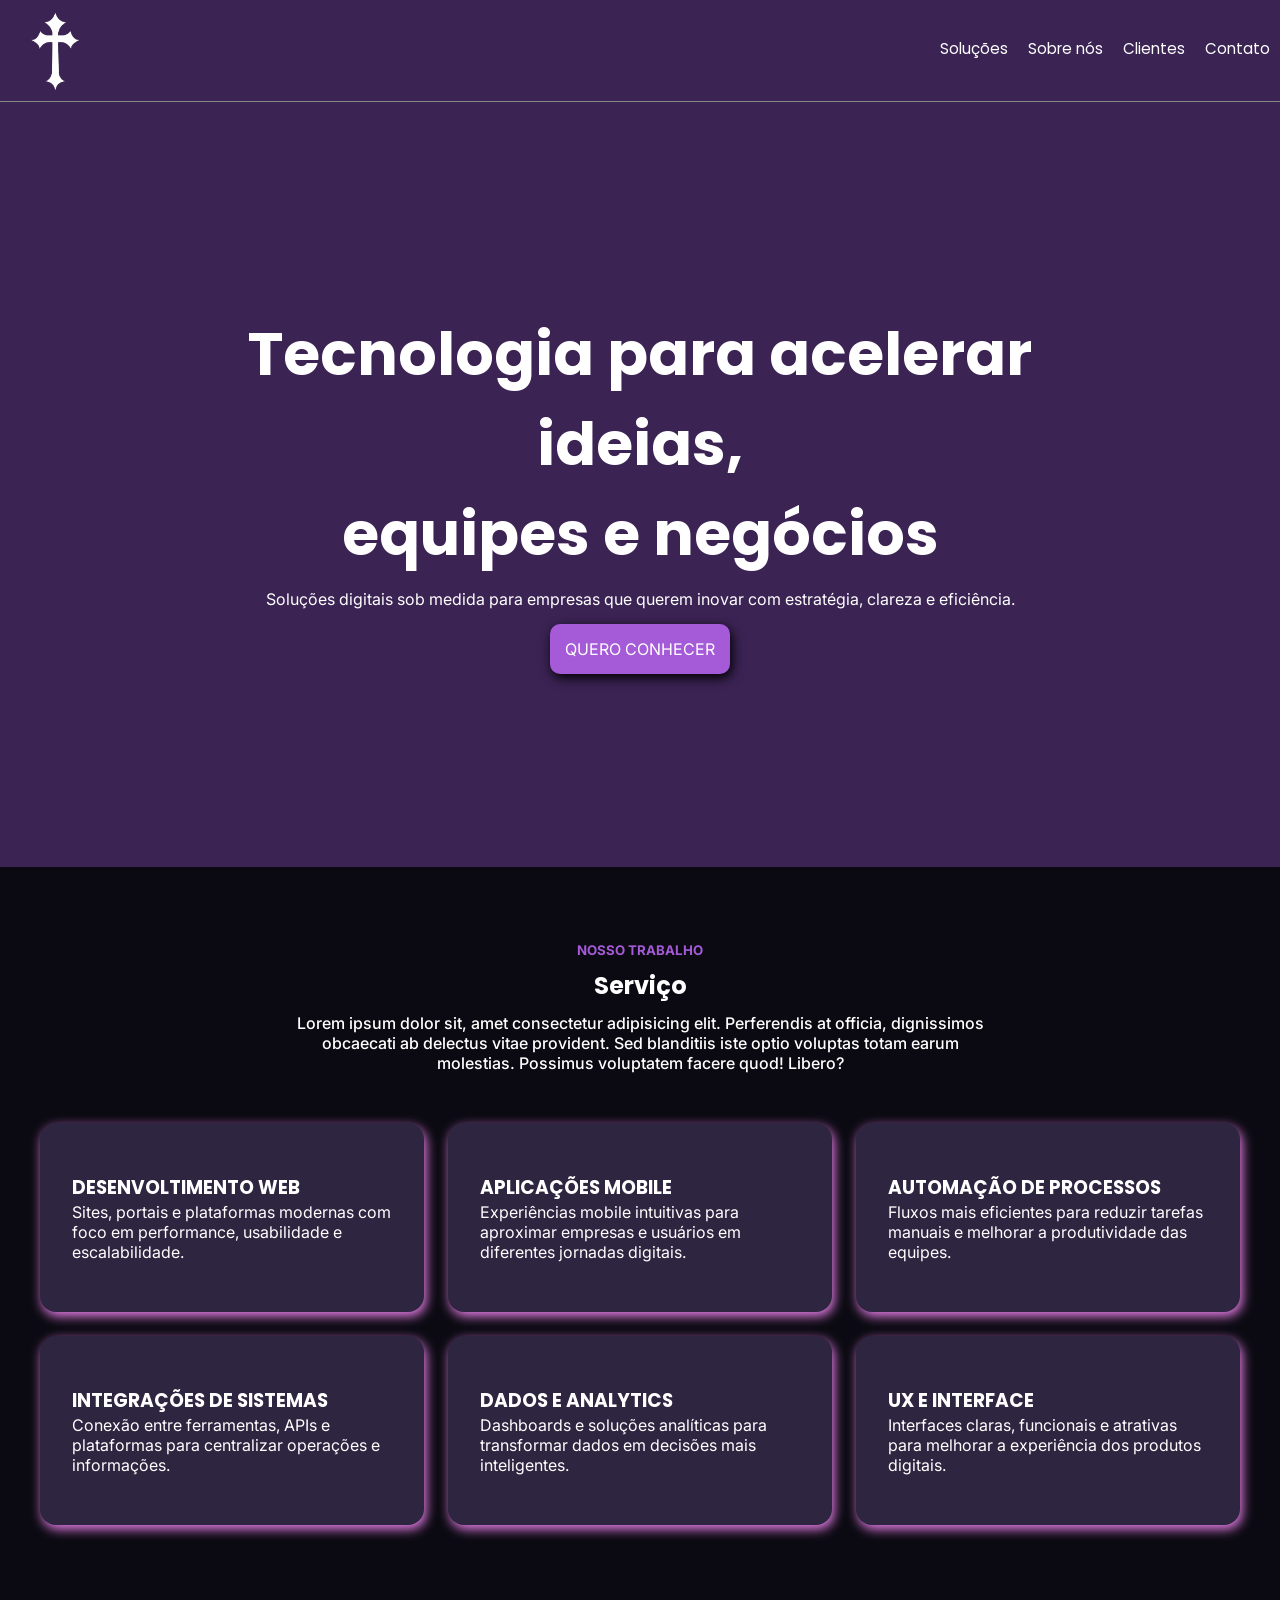
==== atividade01/index.html @ 561913b3 "chore: Mudando a estrutura do projeto." ====
<!DOCTYPE html>
<html lang="pt-BR">
<head>
    <meta charset="UTF-8">
    <meta name="viewport" content="width=device-width, initial-scale=1.0">
    <title>Exercicio</title>
    <link rel="stylesheet" href="./src/css/style.css">
</head>
<body>
    <header class="main-header">
        <div class="logo"><img src="./src/assets/img.png" alt="logo" class="logo-efeito"></div>
        <nav class="nav-menu">
            <a href="#solucoes" class="link-linha">Soluções</a>
            <a href="#sobre" class="link-linha">Sobre nós</a>
            <a href="#clientes" class="link-linha">Clientes</a>
            <a href="#contato" class="link-linha">Contato</a>
        </nav>
    </header>
    
    <main>
        <section class="banner-hero">
            <div class="banner-conteudo">
                <h1>Tecnologia para acelerar ideias,<br>equipes e negócios</h1>
                <p>Soluções digitais sob medida para empresas que querem inovar com estratégia, clareza e eficiência.</p>
                <a href="#conhecer" class="btn-chamada">QUERO CONHECER</a>
            </div>
        </section>

        <section class="servicos">
            <div class="servicos-conteudo">
                <h5>NOSSO TRABALHO</h5>
                <h1>Serviço</h1>
                <p>Lorem ipsum dolor sit, amet consectetur adipisicing elit. Perferendis at officia, dignissimos obcaecati ab delectus vitae provident. Sed blanditiis iste optio voluptas totam earum molestias. Possimus voluptatem facere quod! Libero?</p>
            </div>

            <div class="grid-cards">
                <div class="card">
                    <h3>DESENVOLTIMENTO WEB</h3>
                    <p>Sites, portais e plataformas modernas com foco em performance, usabilidade e escalabilidade.</p>
                </div>

                <div class="card">
                    <h3>APLICAÇÕES MOBILE</h3>
                    <p>Experiências mobile intuitivas para aproximar empresas e usuários em diferentes jornadas digitais.</p>
                </div>

                <div class="card">
                    <h3>AUTOMAÇÃO DE PROCESSOS</h3>
                    <p>Fluxos mais eficientes para reduzir tarefas manuais e melhorar a produtividade das equipes.</p>
                </div>

                <div class="card">
                    <h3>INTEGRAÇÕES DE SISTEMAS</h3>
                    <p>Conexão entre ferramentas, APIs e plataformas para centralizar operações e informações.</p>
                </div>

                <div class="card">
                    <h3>DADOS E ANALYTICS</h3>
                    <p>Dashboards e soluções analíticas para transformar dados em decisões mais inteligentes.</p>
                </div>

                <div class="card">
                    <h3>UX E INTERFACE</h3>
                    <p>Interfaces claras, funcionais e atrativas para melhorar a experiência dos produtos digitais.</p>
                </div>

            </div>
        </section>
        





    </main>

    <footer>


    </footer>
    
</body>
</html>
---- atividade01/src/css/style.css ----
@import url('https://fonts.googleapis.com/css2?family=Inter:ital,opsz,wght@0,14..32,100..900;1,14..32,100..900&family=Poppins:ital,wght@0,100;0,200;0,300;0,400;0,500;0,600;0,700;0,800;0,900;1,100;1,200;1,300;1,400;1,500;1,600;1,700;1,800;1,900&display=swap');


* {
    margin: 0;
    padding: 0;
    box-sizing: border-box;
    
}



.main-header{
    display: flex;
    justify-content: space-between;
    align-items: center;
    padding: 10px 10px;
    background-color: #3b2354;
    border-bottom: 1px solid #878686;
    
}

.main-header .logo{
    display: flex;
    margin-left: 20px;
}

.logo-efeito{
    width: 50px;
    filter: invert(1);
    transition: transform 0.3s ease-in-out;
}

.logo-efeito:hover{
    transform: scale(1.1) rotate(5deg);
}



.nav-menu{
    display: flex;
    gap: 20px;
}

.nav-menu a{
    font-family: Poppins;
    font-size: 0.95rem;
    color: #ffff;
    transition: color 0.4s ease;
    text-decoration: none ;
    padding-bottom: 4px;
}

.link-linha {
    position: relative;
    text-decoration: none;
    color: #333;
    padding-bottom: 4px;

}

.link-linha::after {
    content: '';
    background-color: #ffff;
    width: 0;
    height: 2px;
    position: absolute;
    bottom: 0;
    left: 0;
    transition: width 0.3s ease-in-out;
}

.link-linha:hover::after {
    width: 100%;
}


.banner-hero{
    background-color: #3b2354 ;
    min-height: 85vh;
    display: flex;
    justify-content: center;
    align-items: center;
    text-align: center;
    box-sizing: border-box;
}

.banner-conteudo{
    max-width: 850px;
    width: 100%;
}

.banner-conteudo h1{
    color: #ffff;
    font-family: Poppins;
    font-size: 60px;
    margin-bottom: 10px;
    height: 100%;
}

.banner-conteudo p{
    color: #ffff;
    font-family: Inter;
    height: 100%;
    margin-bottom: 30px;
    
}

.btn-chamada{
    text-decoration: none;
    color:#ffff;
    font-family: Inter;
    background-color: #A55AD7;
    padding: 15px 15px;
    border-radius: 10px;
    transition: background-color 0.5s ease, transform 0.3s ease-in-out;
    filter: drop-shadow(2px 4px 6px black);
    
}

.btn-chamada:hover{
    background-color: #5b3077;
    
}


.servicos{
    background-color: #0B0A12;
    min-height: 95ch;
    display: flex;
    flex-direction: column;
    align-items: center;
    
}

.servicos-conteudo{
    max-width: 700px;
    text-align: center;
    margin-bottom: 50px;
}
.servicos-conteudo h1{
    color: #ffff;
    font-family: Poppins;
    margin-bottom: 10px;


}

.servicos-conteudo h5{
    margin-top: 75px;
    margin-bottom: 10px;
    font-family: Inter;
    color: #A55AD7;
}

.servicos-conteudo p{
    color: #ffff;
    font-family: Inter;
    font-weight: 500;
    
}

.grid-cards{
    display: grid;
    grid-template-columns: repeat(3, 1fr);
    gap: 24px;
    max-width: 1200px;
    width: 100%;

}
    


.card{
    background-color: #2E2540;
    border-radius: 16px;
    padding: 50px 32px;
    display: flex;
    flex-direction: column;
    justify-content: flex-start;
    transition: transform 0.2s ease, box-shadow 0.2 ease;
    filter: drop-shadow(2px 4px 6px violet );
}

.card:hover{
    transform: translateY(-4px);
}

.card h3{
    color: #ffff;
    font-family: Poppins;   
}

.card p{
    color: #ffff;
    font-family: Inter;
}
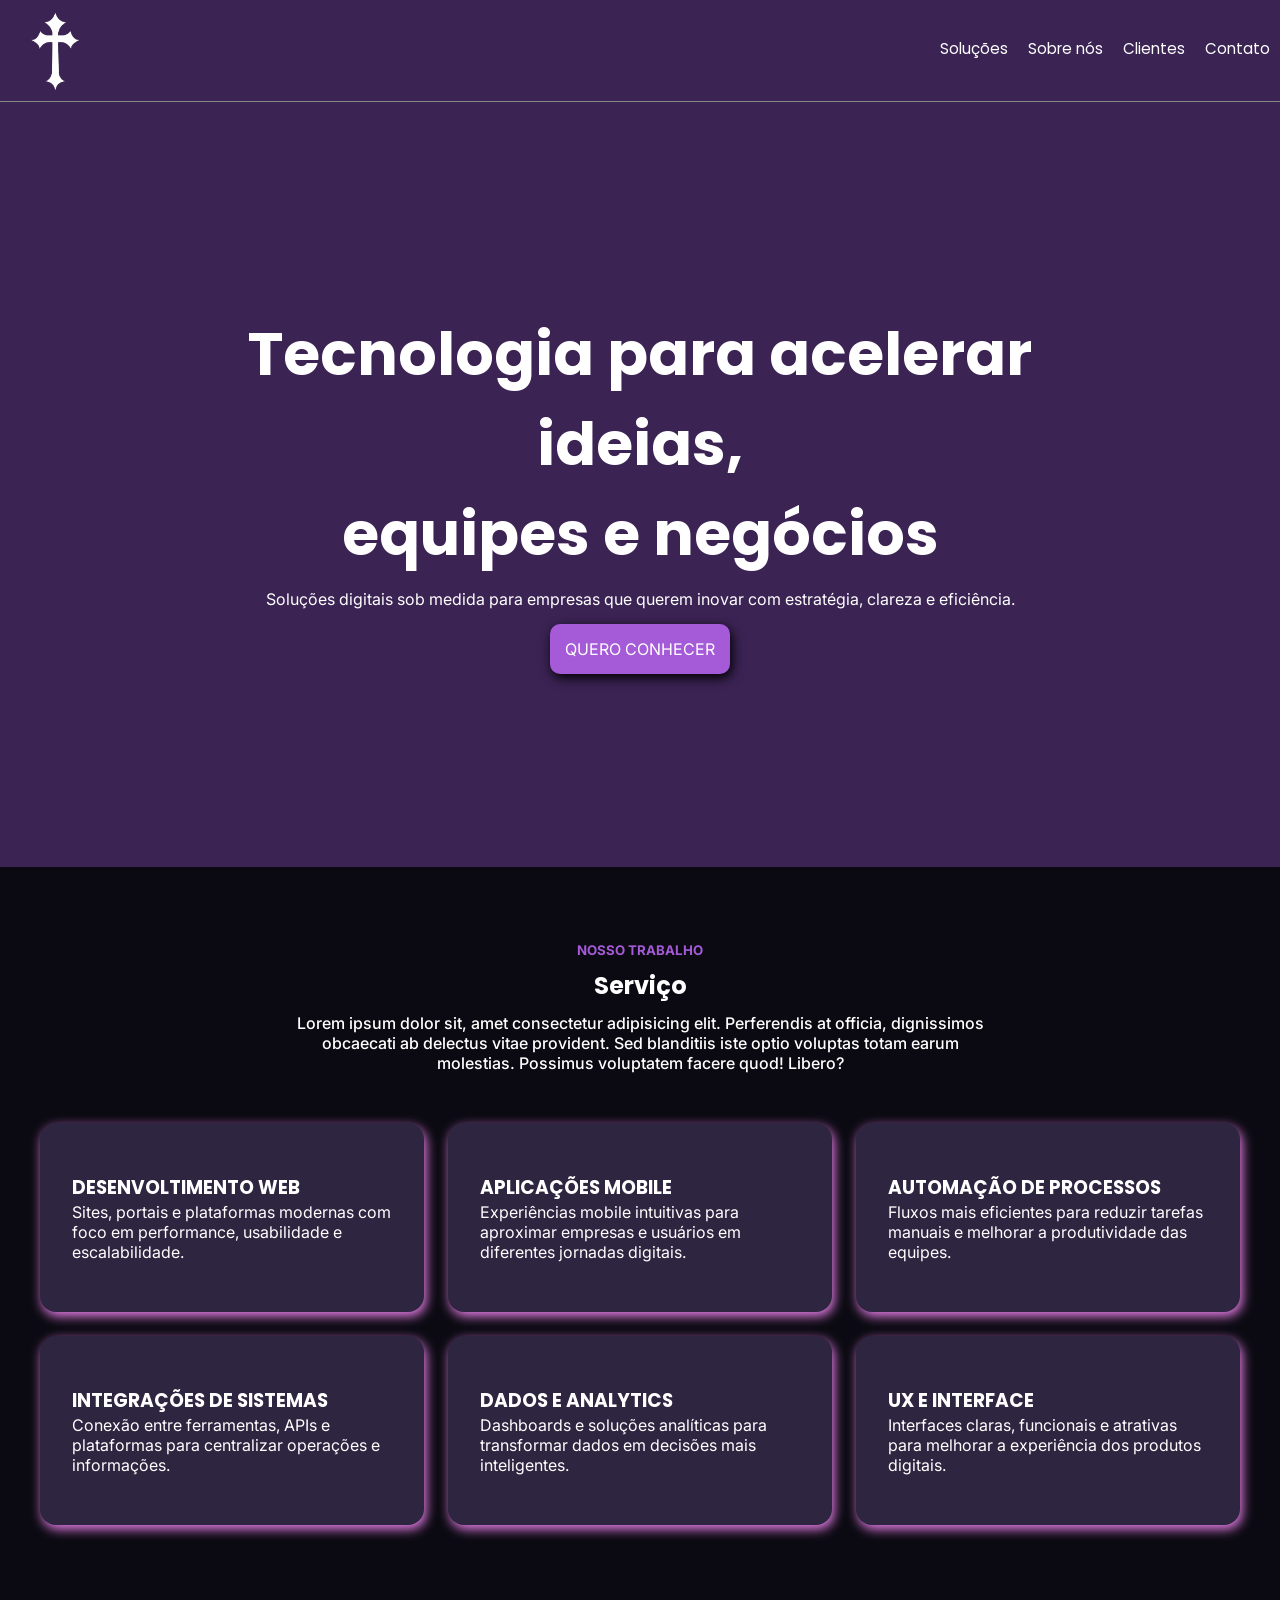
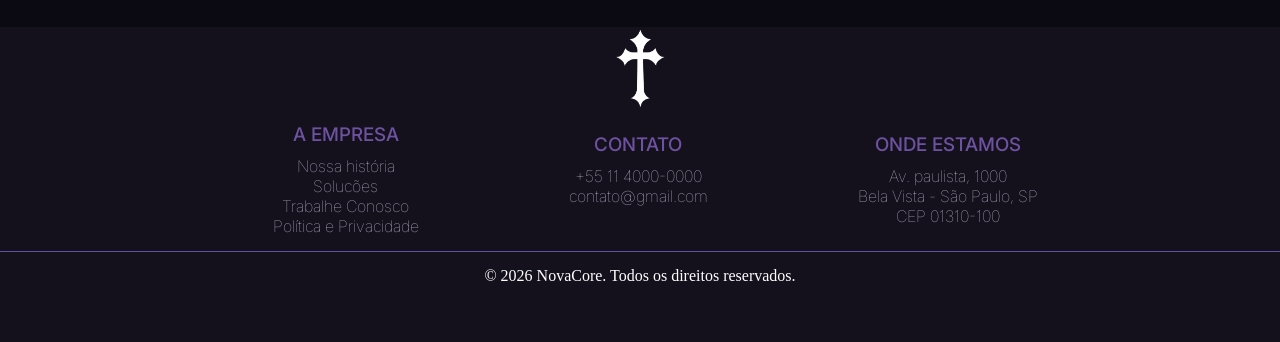
==== commit 00e96485: "feat: Adicionando o footer." ====
--- a/atividade01/index.html
+++ b/atividade01/index.html
@@ -1,5 +1,5 @@
 <!DOCTYPE html>
-<html lang="pt-BR">
+<html lang="pt-br">
 <head>
     <meta charset="UTF-8">
     <meta name="viewport" content="width=device-width, initial-scale=1.0">
@@ -66,16 +66,22 @@
 
             </div>
         </section>
-        
-
-
-
-
-
+    
     </main>
 
-    <footer>
+    <footer class="main-footer">
+        <div class="footer-container">
+            <div class="logo-footer"><img src="./src/assets/img.png" alt="logo" class="logo-efeito"></div>
+            
+            <div class="content-area">
+                <div class="coluna"><h3>A EMPRESA</h3><p>Nossa história<br>Solucões<br>Trabalhe Conosco<br>Política e Privacidade</p></div>
+                <div class="coluna"><h3>CONTATO</h3><p>+55 11 4000-0000<br>contato@gmail.com<br> <br></p></div>
+                <div class="coluna"><h3>ONDE ESTAMOS</h3><p>Av. paulista, 1000 <br>Bela Vista - São Paulo, SP <br>CEP 01310-100</p></div>
+            </div>
 
+            <div class="divisao"></div>
+            <div class="copyright-area">© 2026 NovaCore. Todos os direitos reservados.</div>
+        </div>
 
     </footer>
     
--- a/atividade01/src/css/style.css
+++ b/atividade01/src/css/style.css
@@ -194,4 +194,63 @@
 .card p{
     color: #ffff;
     font-family: Inter;
+}
+
+.main-footer{
+    background-color: #14111C;
+    min-height: 35vh;
+}
+
+.footer-container{
+    max-width: 1288px;
+    margin: 0 auto;
+    text-align: center;
+}
+
+.content-area{
+    display: flex;
+    justify-content: center;
+    align-items: center;
+    gap: 150px;
+    margin-left: 30px;
+}
+
+.coluna h3{
+    color: #6d52a2;
+    font-family: Inter;
+    font-weight: 500;
+    margin-bottom: 10px
+    
+
+}
+
+.coluna p{
+    color: #C8BDD4;
+    font-family: Inter;
+    font-weight: 100;
+}
+
+.logo-footer{
+    margin-bottom: 15px;
+    display: flex;
+    justify-content: center;
+    align-items: center;
+    
+
+}
+
+.logo-footer h1{
+    color: #ffff;
+
+}
+
+.divisao{
+    margin-top: 15px;
+    border-top: 1px solid #5d52a2;
+}
+
+
+.copyright-area{
+    margin-top: 15px;
+    color: #ffff
 }
